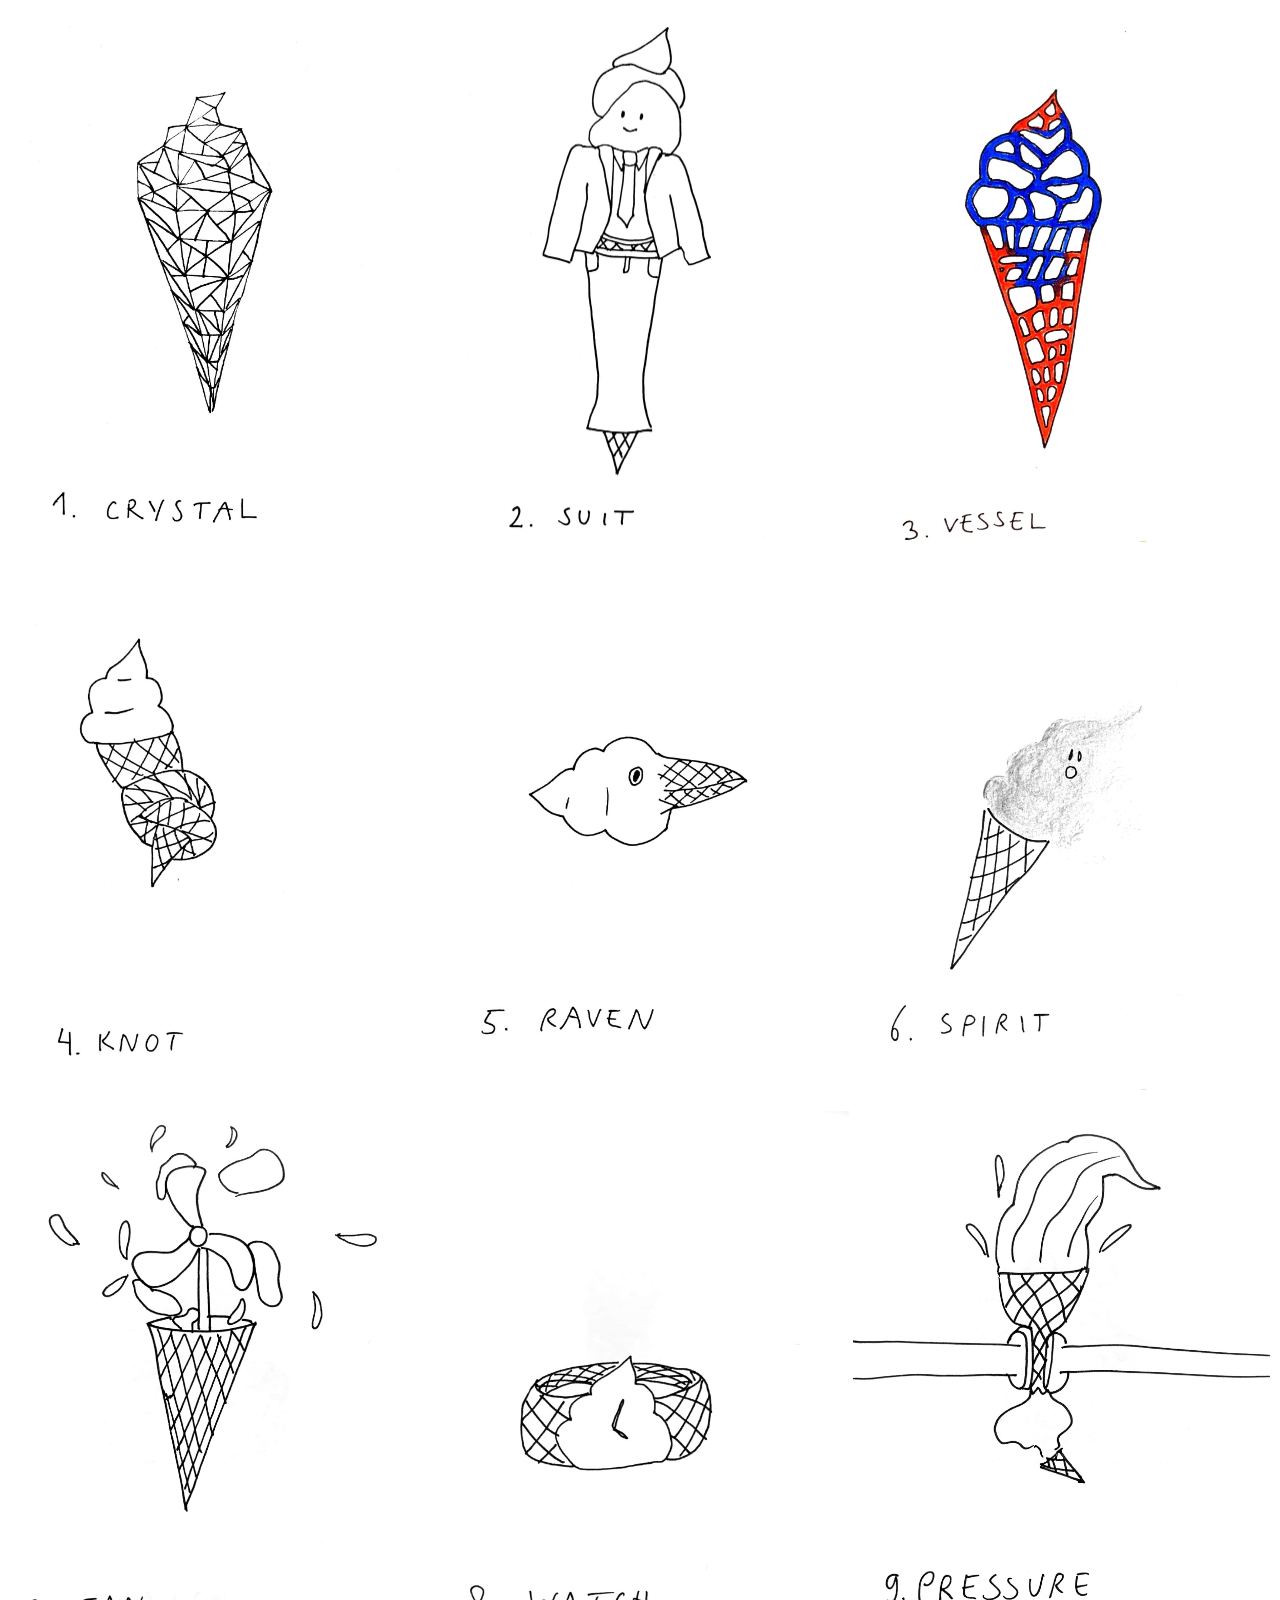
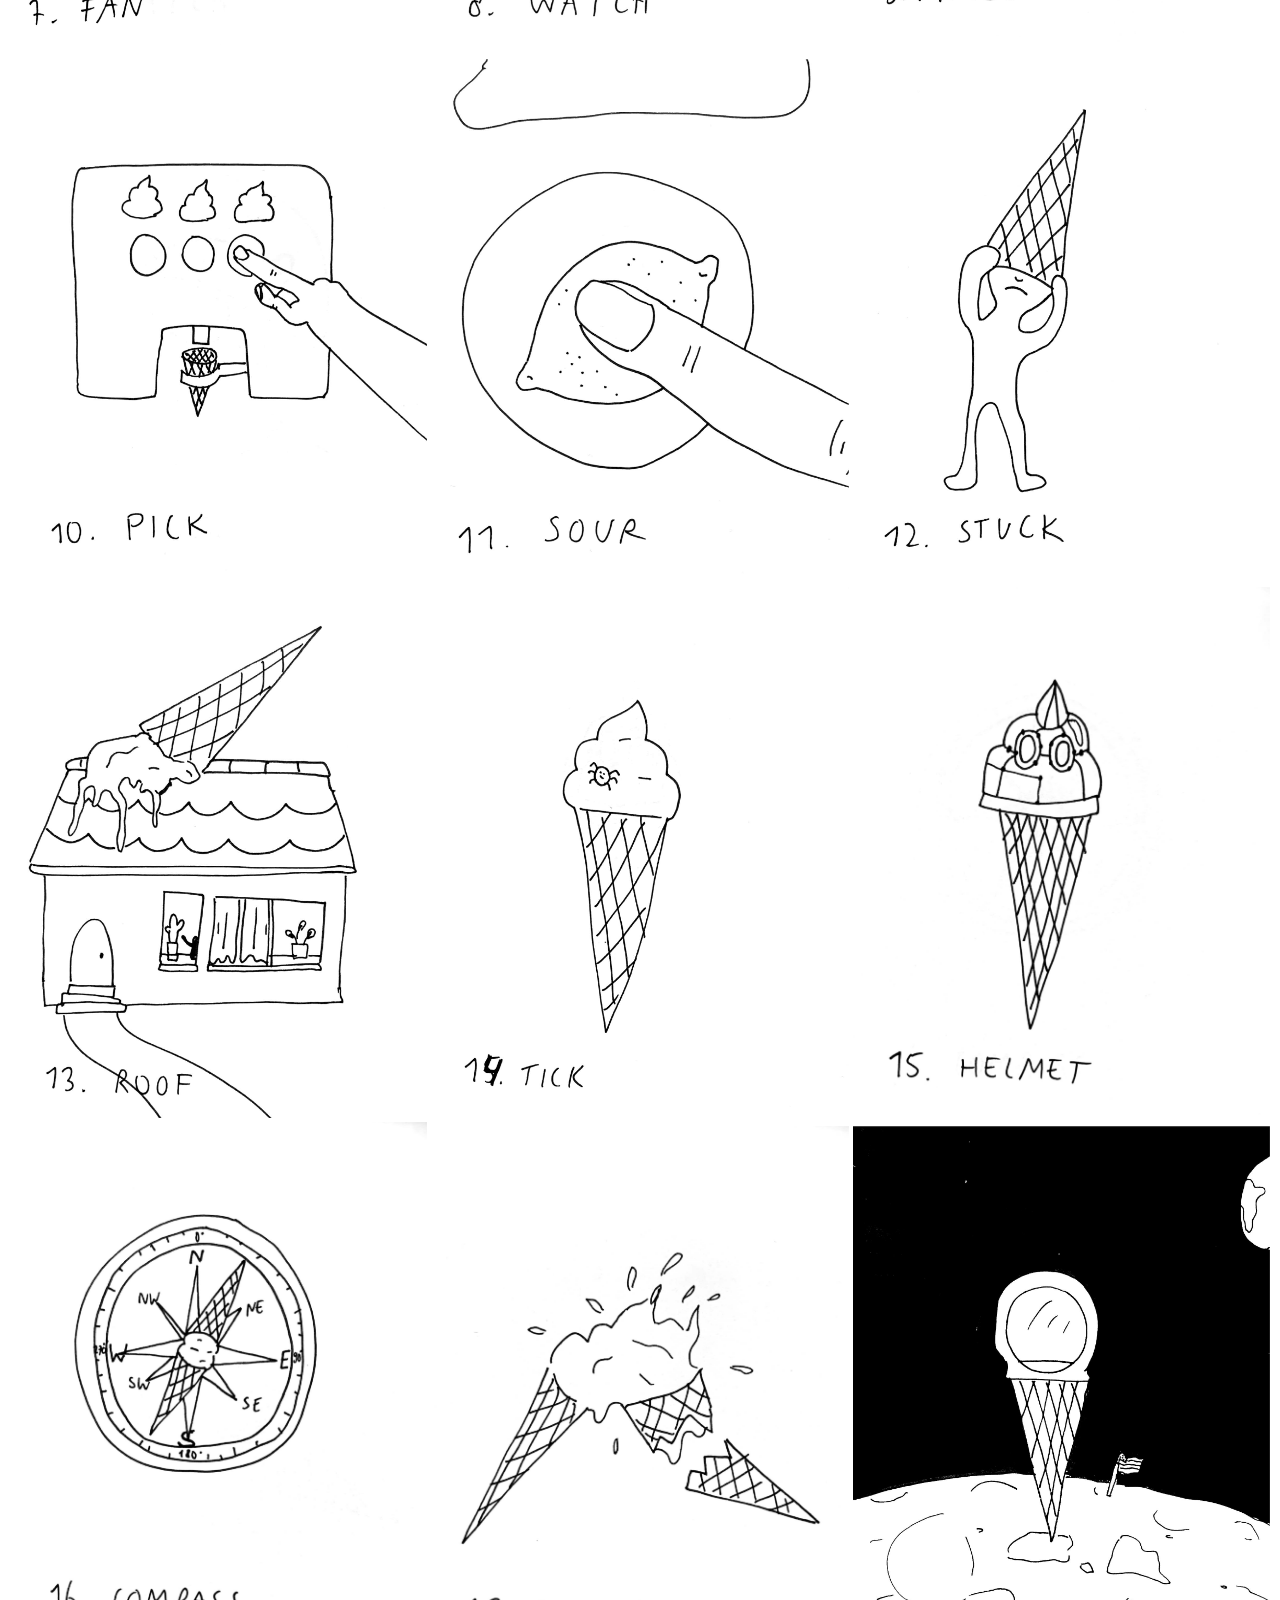
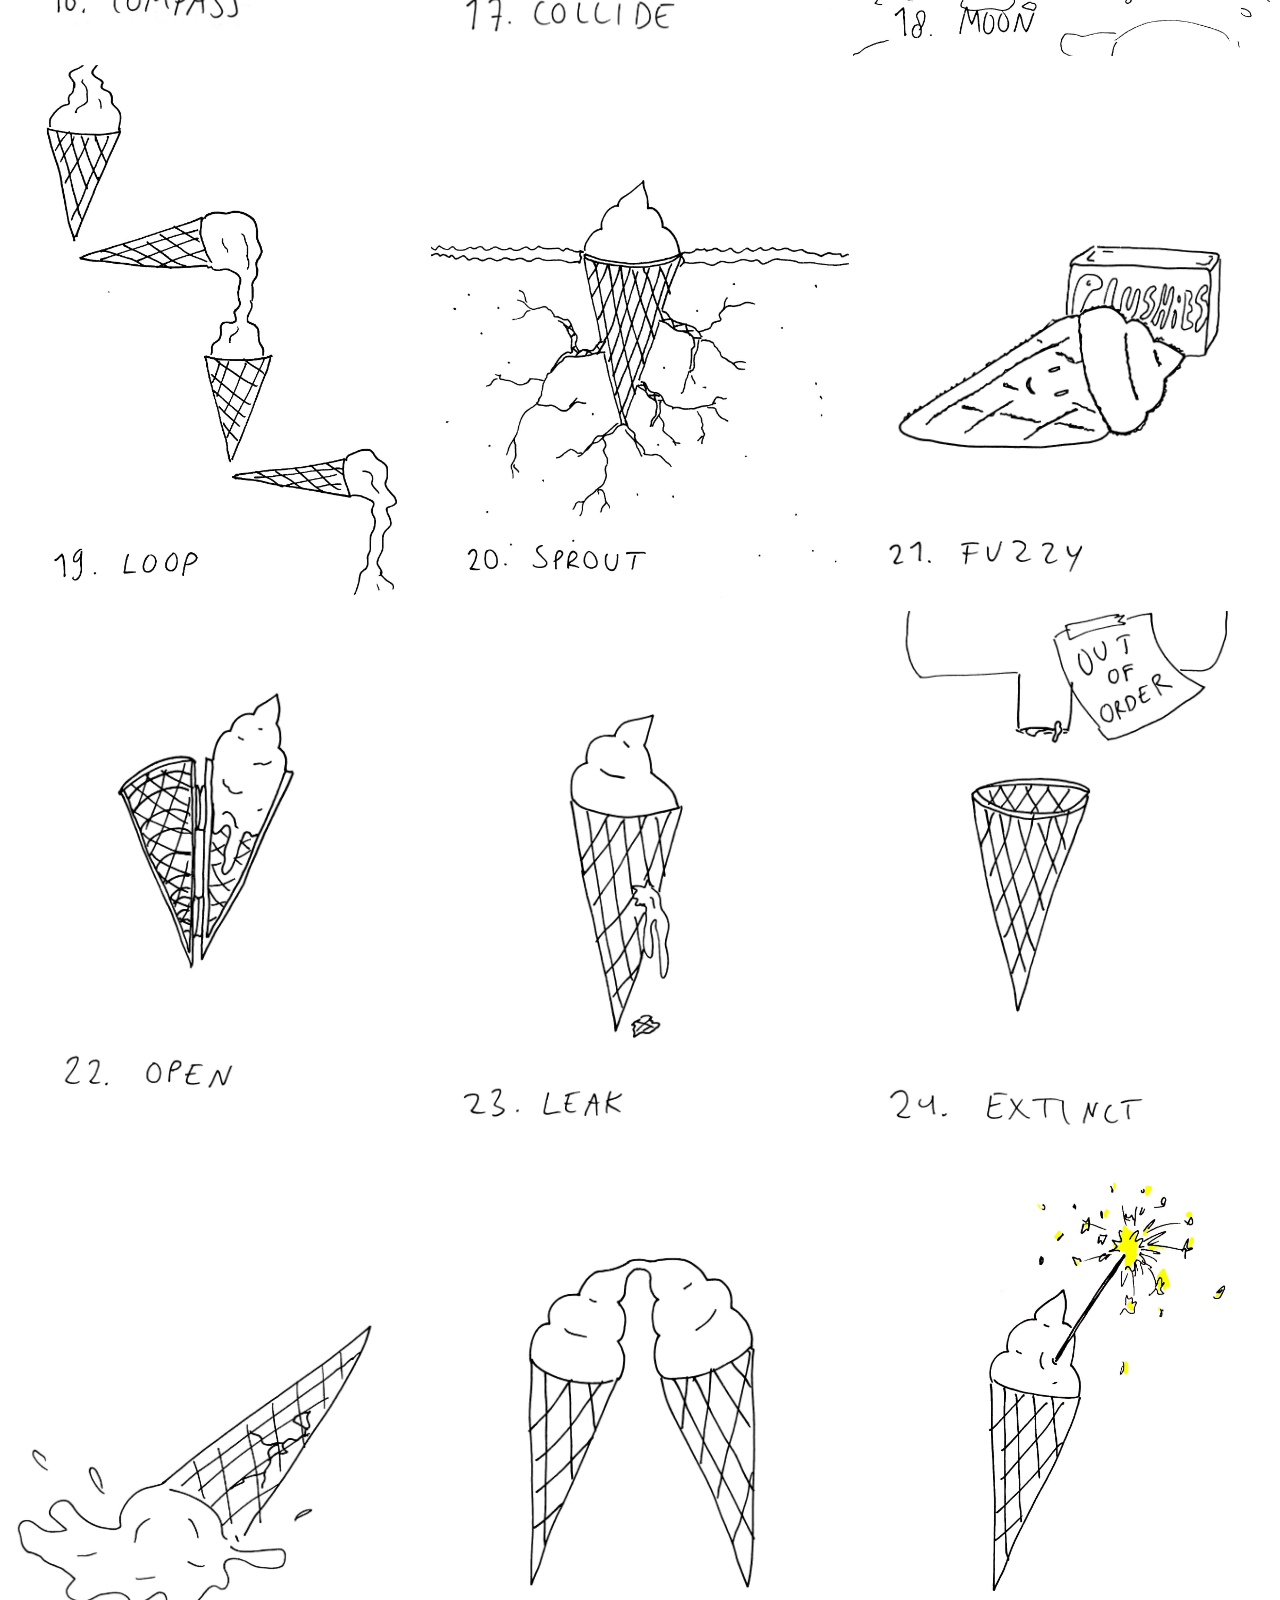
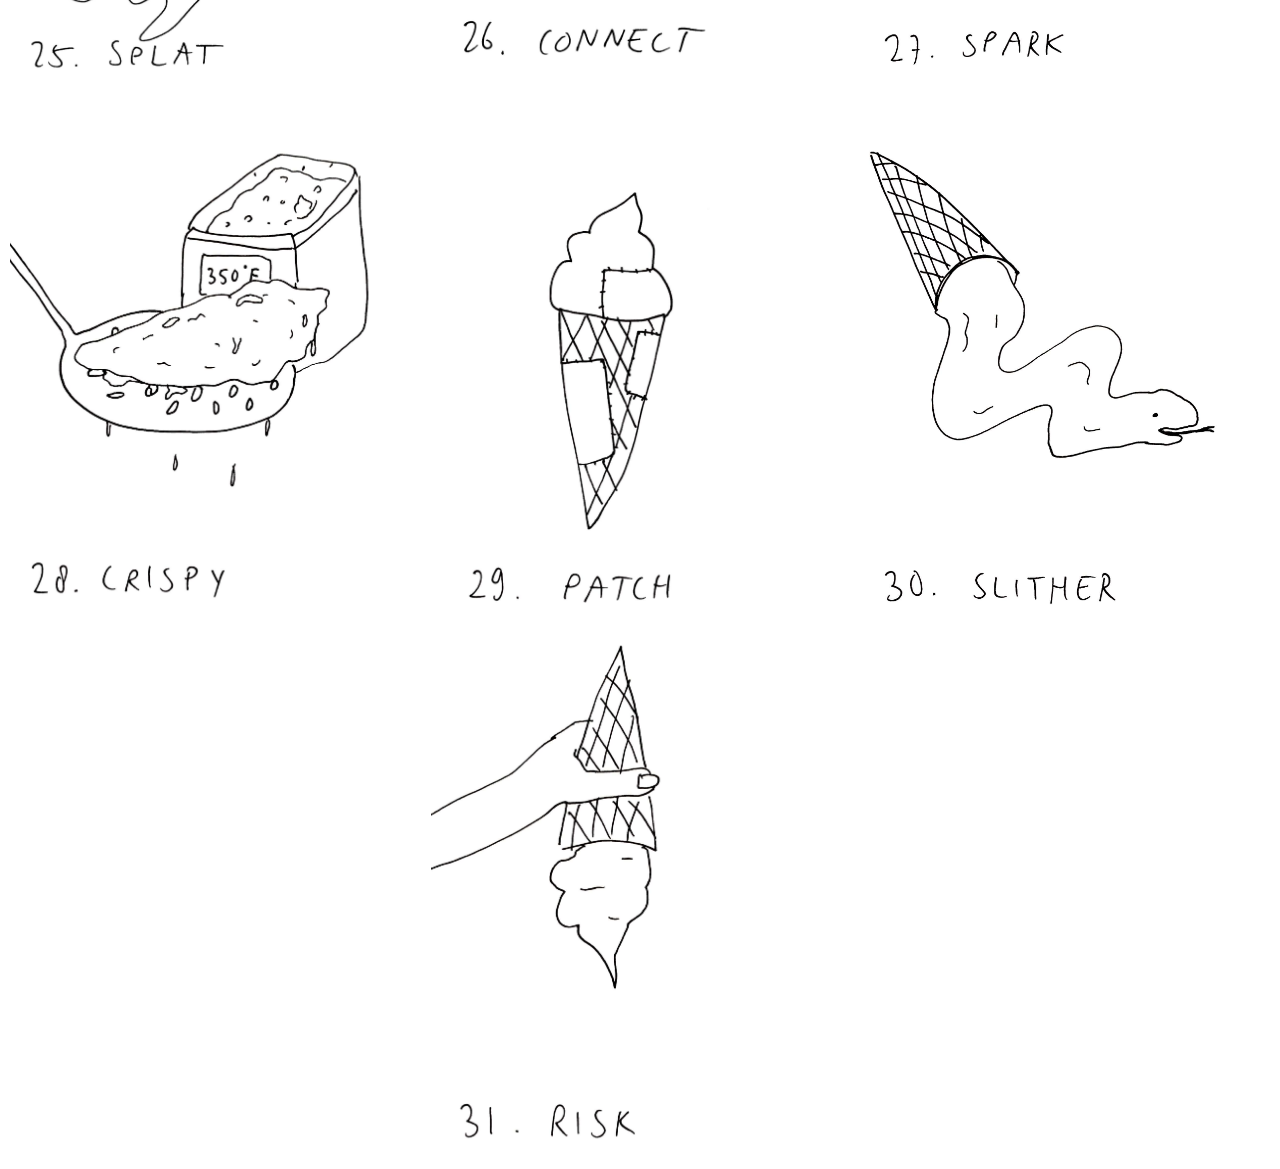
==== 31icecreams.html @ 95f317e2 "first commit" ====
<!DOCTYPE html>
<html lang="en">
<head>
<meta charset="utf-8"/>
<meta http-equiv="X-UA-Compatible" content="IE=edge" />
<meta name="viewport" content="width=device-width, intitial-scale=1.0" />
<link rel="stylesheet" href="./css/31icecreams.css" />
<title> coos' portfolio </title>
</head>

<body>

    <div class="ijsco">
<img src="img-min/ijs-ink/1 crystal-min.jpg">
<img src="img-min/ijs-ink/2 suit-min.jpg">
<img src="img-min/ijs-ink/3 vessel-min.jpg">
<img src="img-min/ijs-ink/4 knot-min.jpg">
<img src="img-min/ijs-ink/5 raven-min.jpg">
<img src="img-min/ijs-ink/6 spirit-min.jpg">
<img src="img-min/ijs-ink/7 fan-min.jpg">
<img src="img-min/ijs-ink/8 watch-min.jpg">
<img src="img-min/ijs-ink/9 pressure-min.jpg">
<img src="img-min/ijs-ink/10 pick-min.jpg">
<img src="img-min/ijs-ink/11 sour-min.jpg">
<img src="img-min/ijs-ink/12 stuck-min.jpg">
<img src="img-min/ijs-ink/13 roof-min.jpg">
<img src="img-min/ijs-ink/14 tick-min.jpg">
<img src="img-min/ijs-ink/15 helmet-min.jpg">
<img src="img-min/ijs-ink/16 compass-min.jpg">
<img src="img-min/ijs-ink/17 collide-min.jpg">
<img src="img-min/ijs-ink/18 moon-min.jpg">
<img src="img-min/ijs-ink/19 loop-min.jpg">
<img src="img-min/ijs-ink/20 sprout-min.jpg">
<img src="img-min/ijs-ink/21 fuzzy-min.jpg">
<img src="img-min/ijs-ink/22 open-min.jpg">
<img src="img-min/ijs-ink/23 leak-min.jpg">
<img src="img-min/ijs-ink/24 extinct-min.jpg">
<img src="img-min/ijs-ink/25 splat-min.jpg">
<img src="img-min/ijs-ink/26 connect-min.jpg">
<img src="img-min/ijs-ink/27 spark-min.jpg">
<img src="img-min/ijs-ink/28 crispy-min.jpg">
<img src="img-min/ijs-ink/29 patch-min.jpg">
<img src="img-min/ijs-ink/30 slither-min.jpg">
<img src="img-min/ijs-ink/31 risk-min.jpg">
</div>

</body>
---- css/31icecreams.css ----
img {
    width: 90%;
}

.ijsco {
    text-align: center;
}

@media only screen and (min-width: 768px){
    img {width:33%}
}
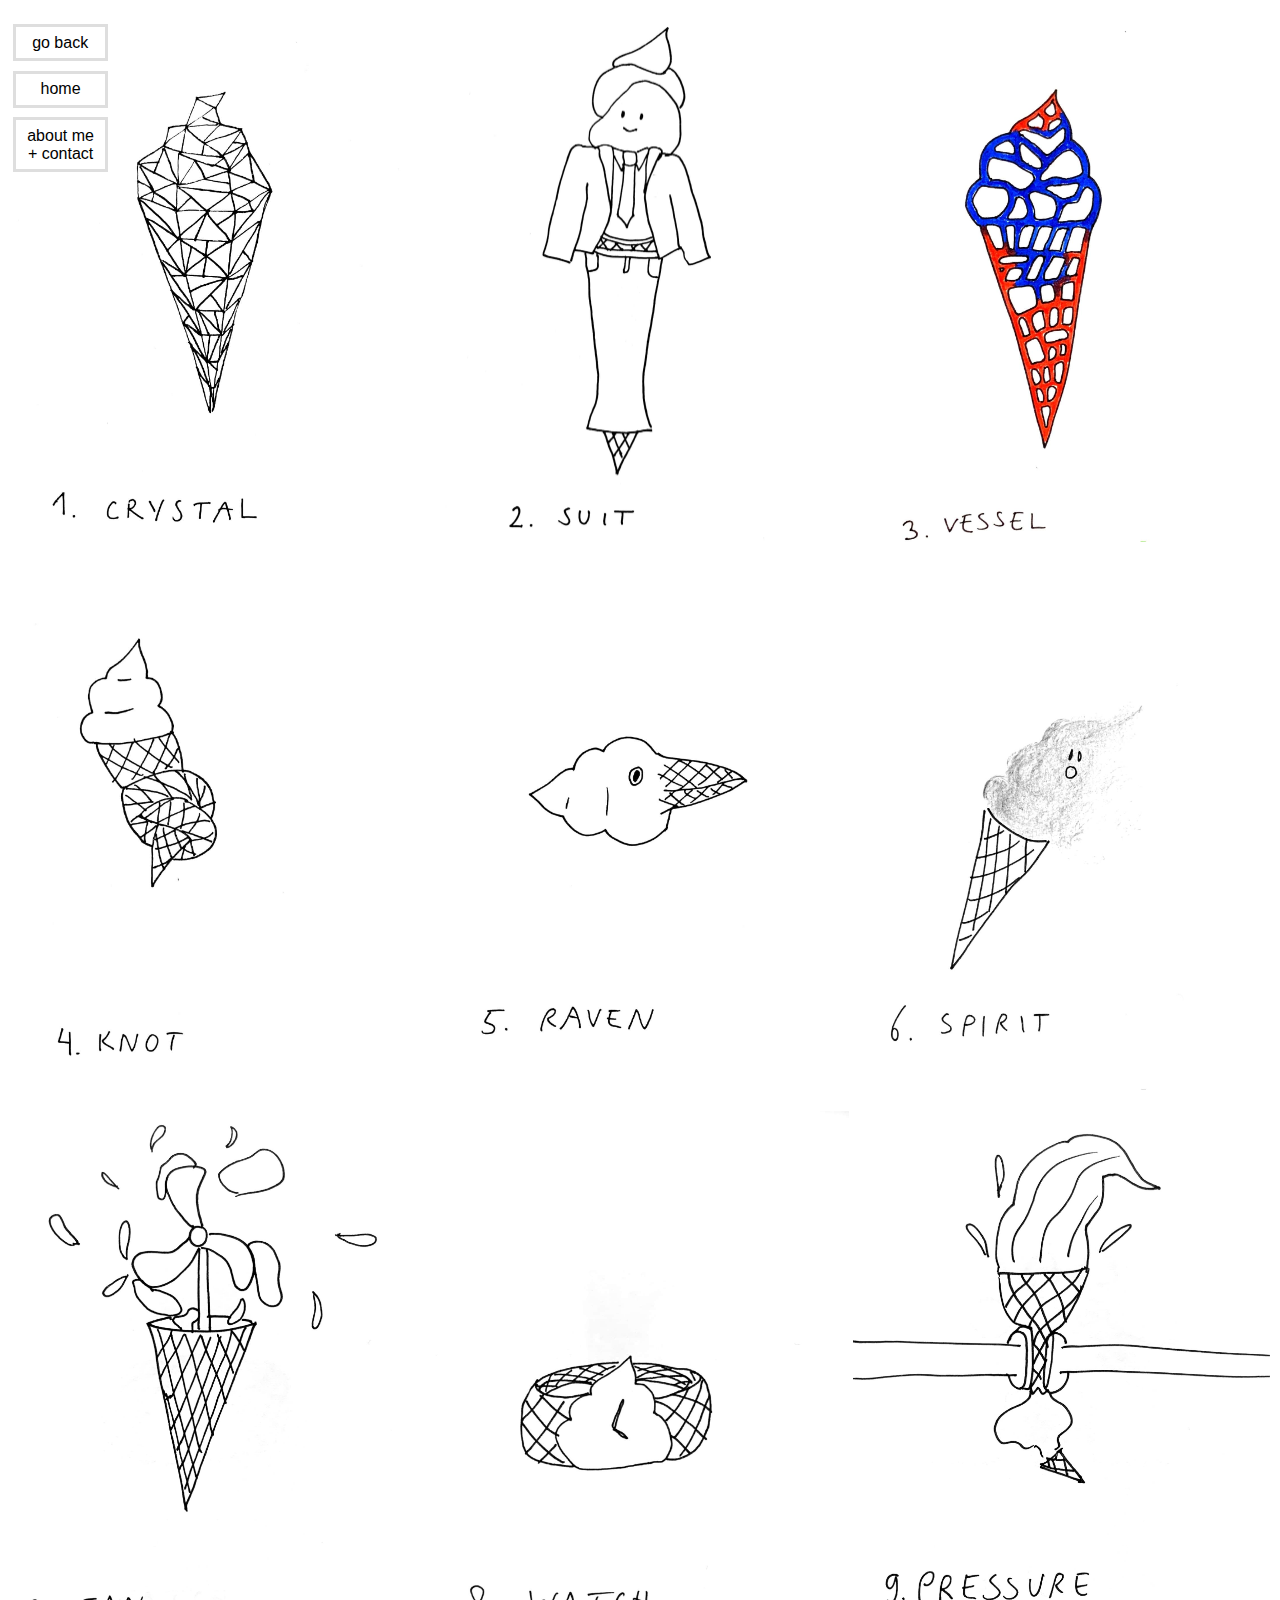
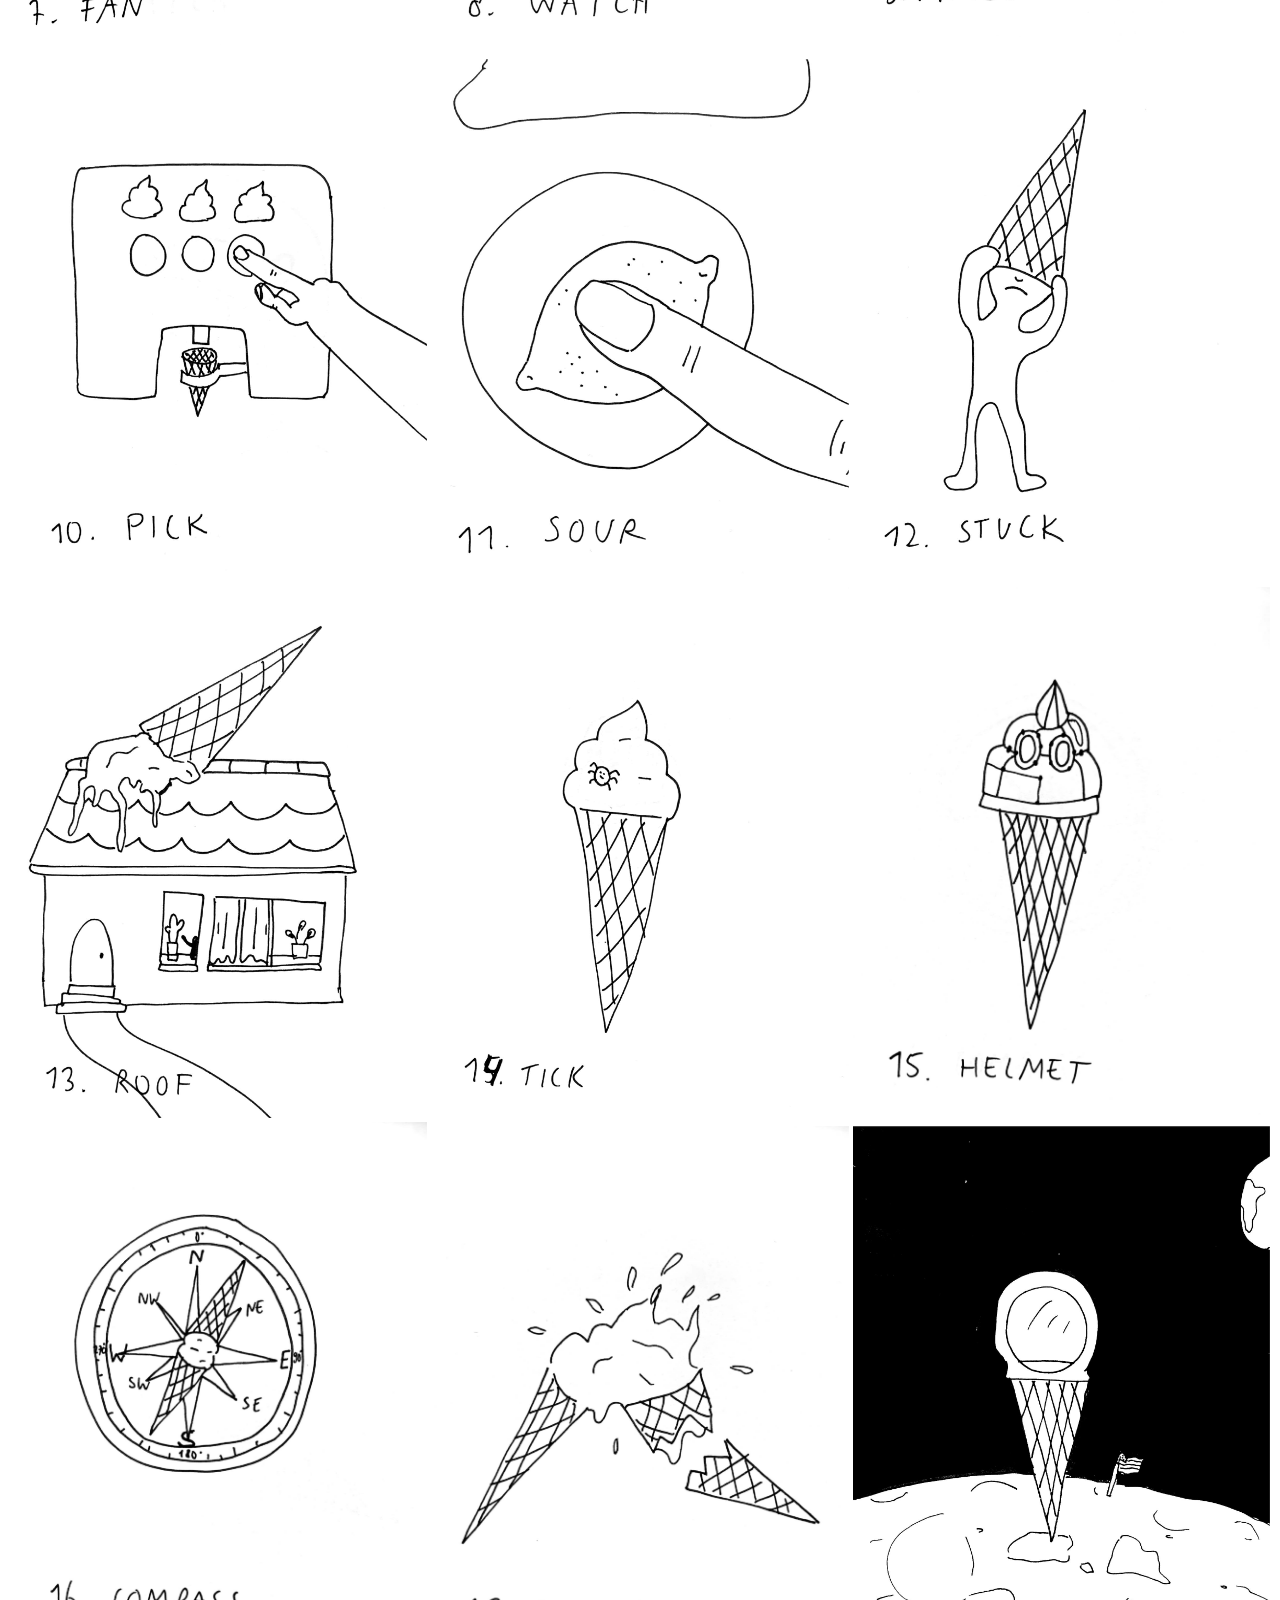
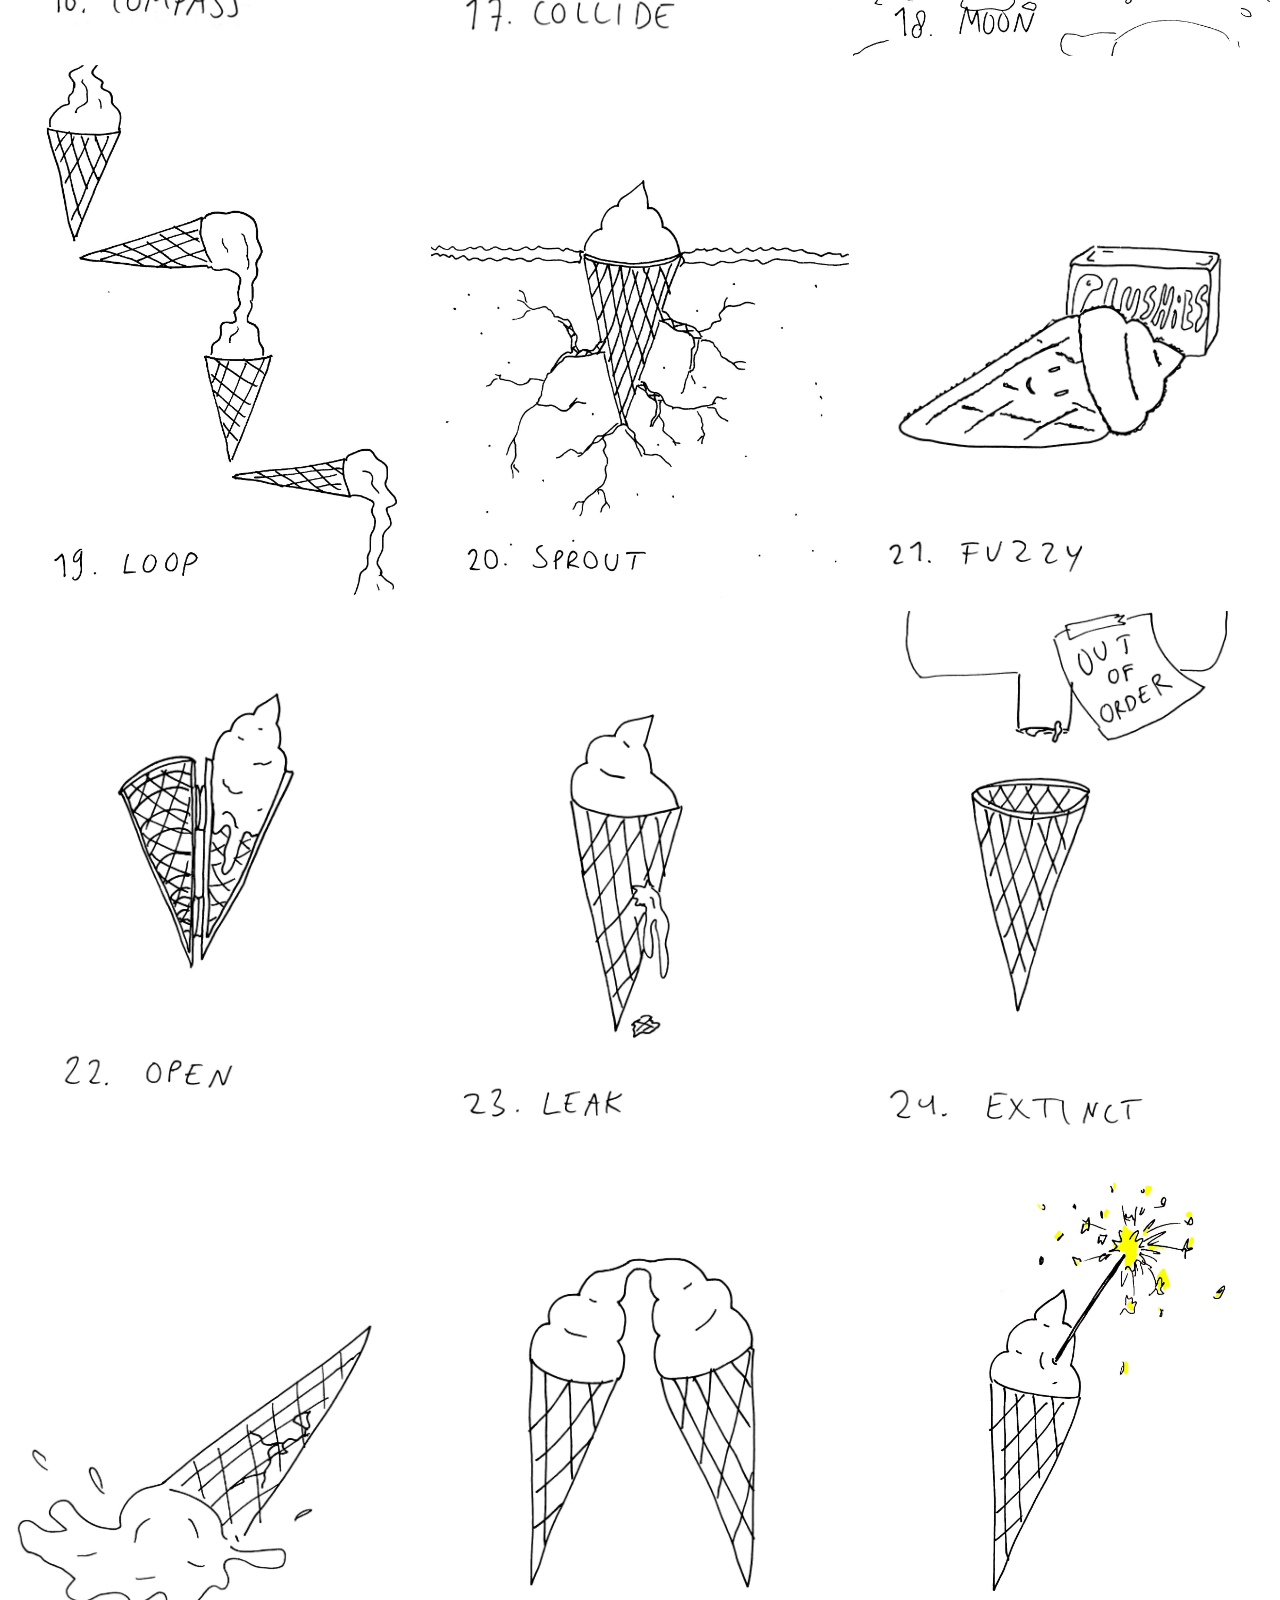
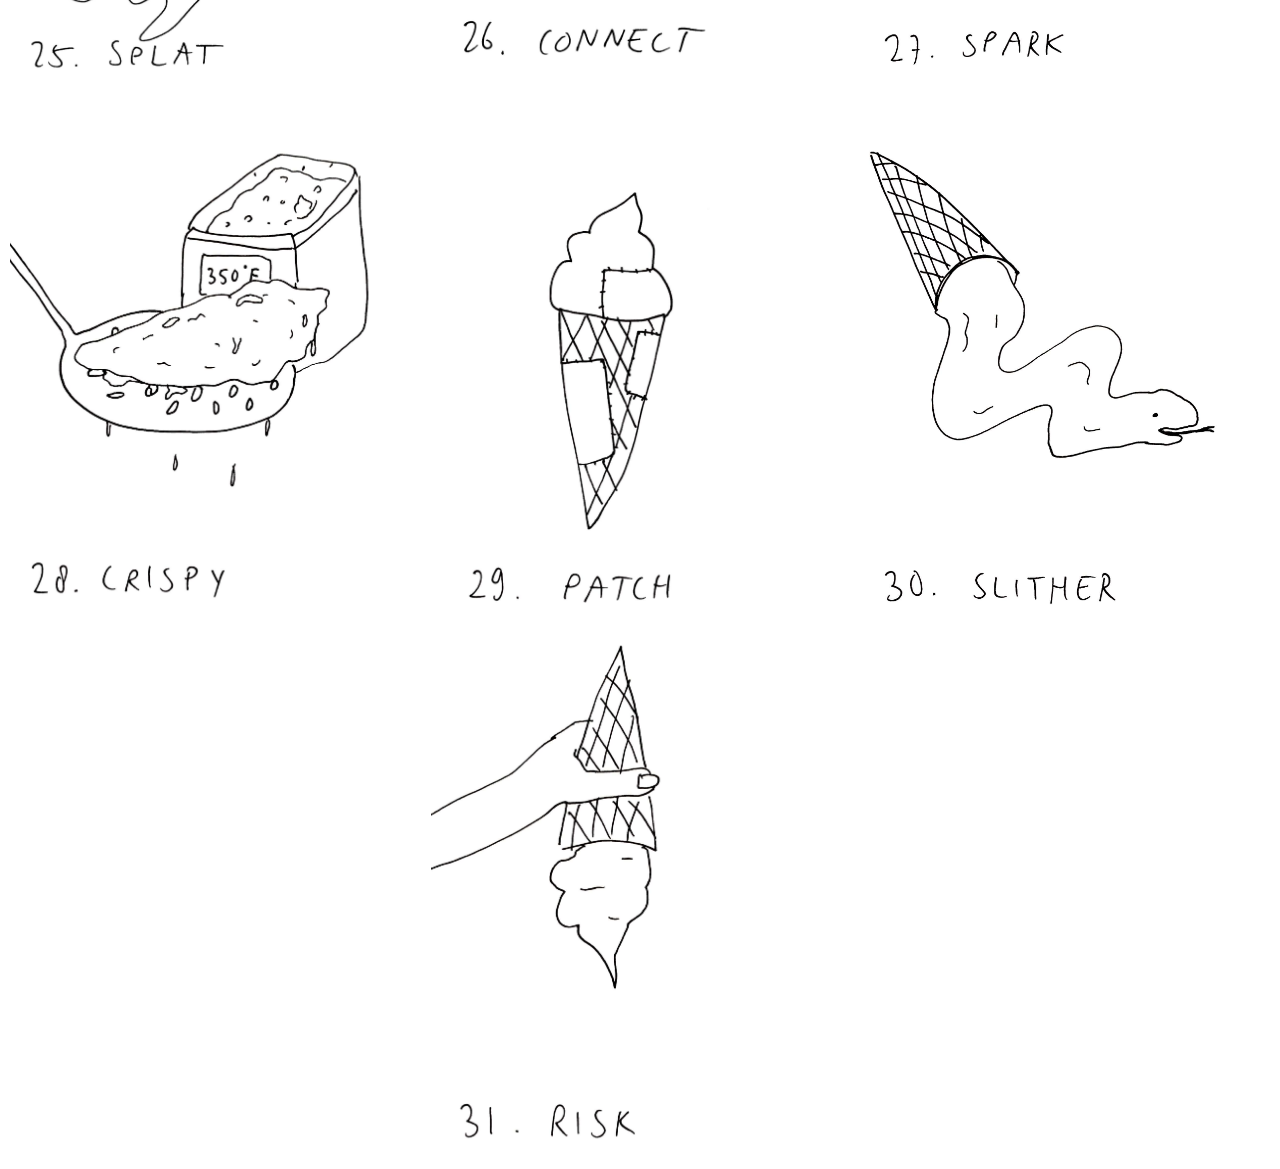
==== commit e7a895bd: "buttons everywhere" ====
--- a/31icecreams.html
+++ b/31icecreams.html
@@ -5,10 +5,20 @@
 <meta http-equiv="X-UA-Compatible" content="IE=edge" />
 <meta name="viewport" content="width=device-width, intitial-scale=1.0" />
 <link rel="stylesheet" href="./css/31icecreams.css" />
-<title> coos' portfolio </title>
+<title> COSE </title>
 </head>
 
 <body>
+
+    <button class="goback" onclick="history.back()">go back</button>
+
+    <div class="menu">
+       <a href="index.html"> home </a>
+    </div>
+    
+    <div class="menu3">
+       <a href="about-me.html"> about me + contact </a>
+    </div>
 
     <div class="ijsco">
 <img src="img-min/ijs-ink/1 crystal-min.jpg">
--- a/css/31icecreams.css
+++ b/css/31icecreams.css
@@ -1,3 +1,52 @@
+
+.goback {
+    color: black;
+    background-color: rgb(255, 255, 255);
+    width: 32%;
+    padding: 0.5%;
+    border: 3px solid rgb(222, 222, 222);
+    position: sticky;
+    position: -webkit-sticky;
+    top: 0%;
+    left: 1%;
+    font-size: 12pt;
+    text-align: center; 
+}
+
+.menu {
+    background-color: rgb(255, 255, 255);
+    width: 32%;
+    padding: 0.5%;
+    border: 3px solid rgb(222, 222, 222);
+    position: sticky;
+    position: -webkit-sticky;
+    top: 0%;
+    left: 33%;
+    font-family: Arial, Helvetica, sans-serif;
+    text-align: center;
+}
+
+.menu3 {
+    background-color: rgb(255, 255, 255);
+    width: 32%;
+    padding: 0.5%;
+    border: 3px solid rgb(222, 222, 222);
+    position: sticky;
+    position: -webkit-sticky;
+    top: 0%;
+    left: 74.5%;
+    font-family: Arial, Helvetica, sans-serif;
+    text-align: center;
+}
+
+.goback:hover, .menu:hover, .menu2:hover, .menu3:hover {
+    background-color: plum;
+    -webkit-text-fill-color: yellow;
+    opacity: 1;
+}
+
+div a:link {color: black; text-decoration: none;}
+div a:visited {color: black; text-decoration: none;}
 
 img {
     width: 90%;
@@ -9,4 +58,8 @@
 
 @media only screen and (min-width: 768px){
     img {width:33%}
+    .goback, .menu, .menu3 { position:fixed; left:1%;}
+    .goback {top:2.7%; width:7.4%; }
+    .menu {top:7.9%; width:6%;}
+    .menu3 {top:13.05%; width:6%;} 
 }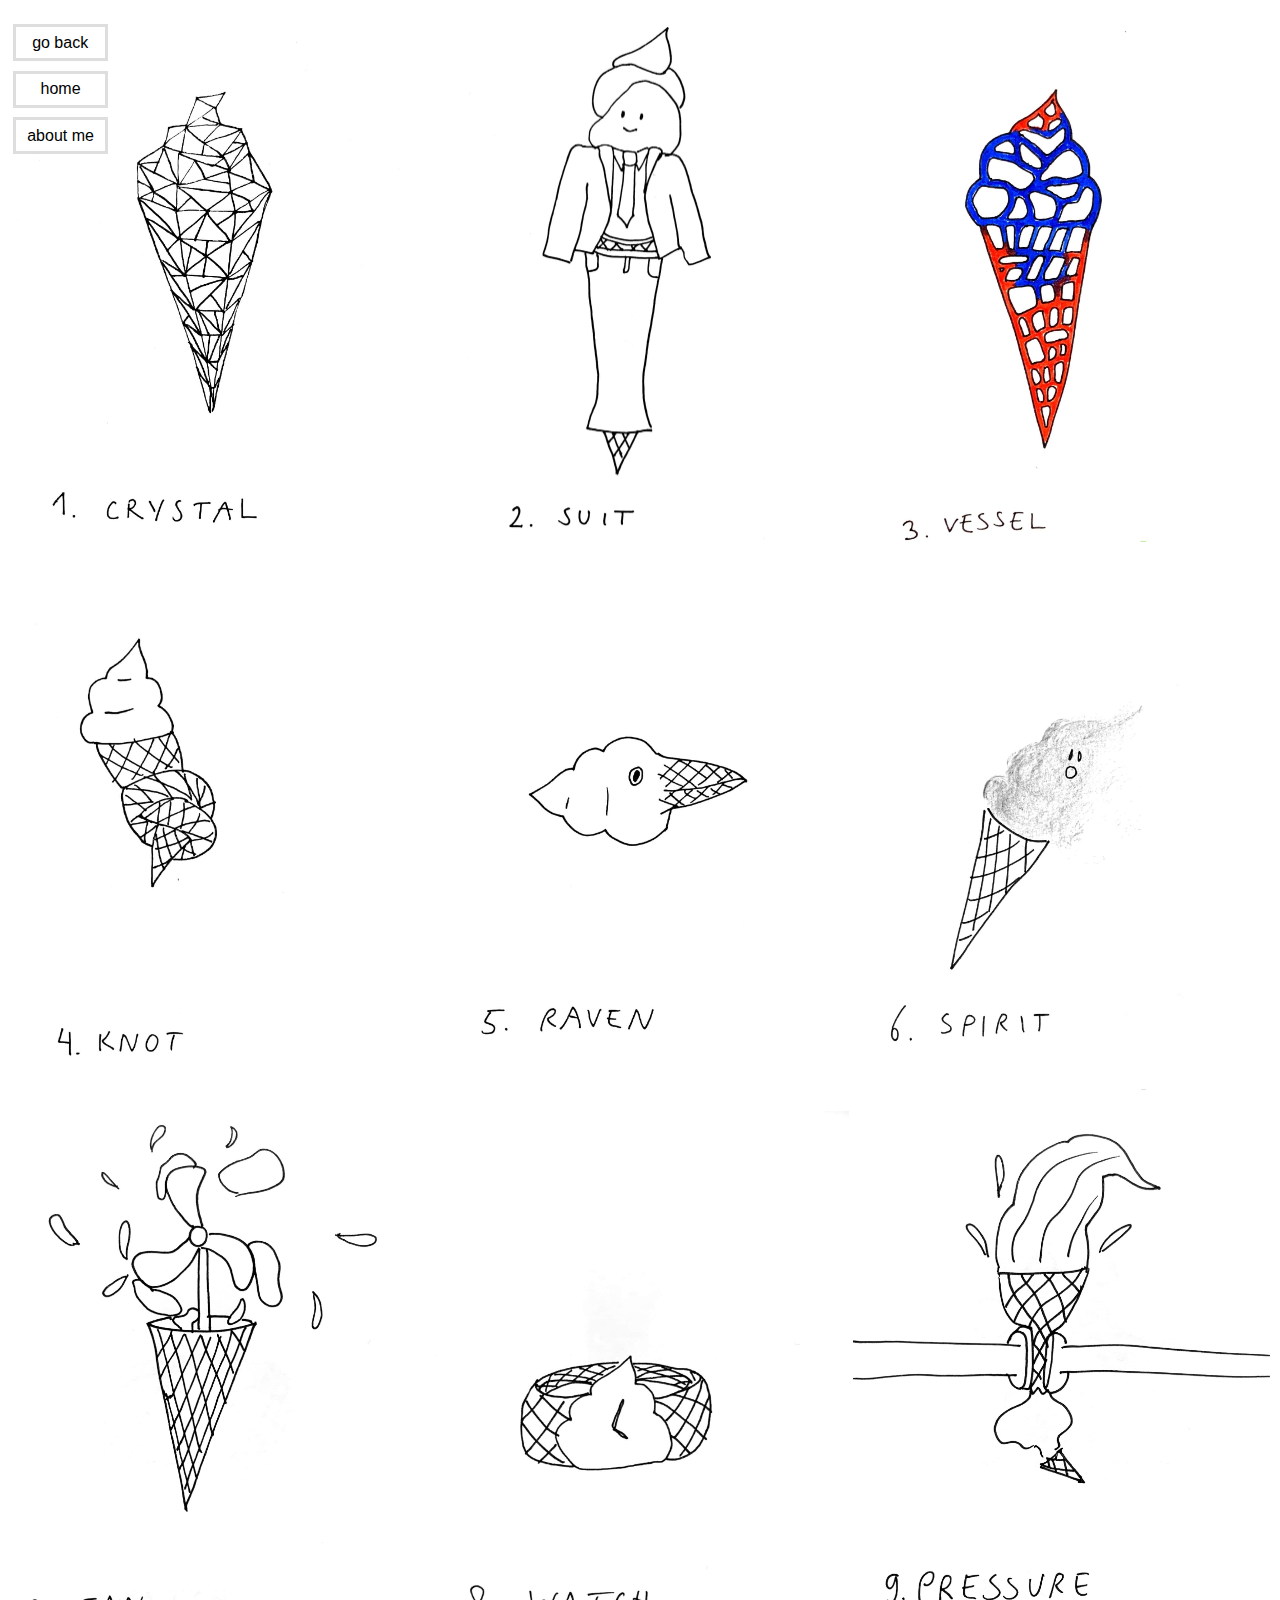
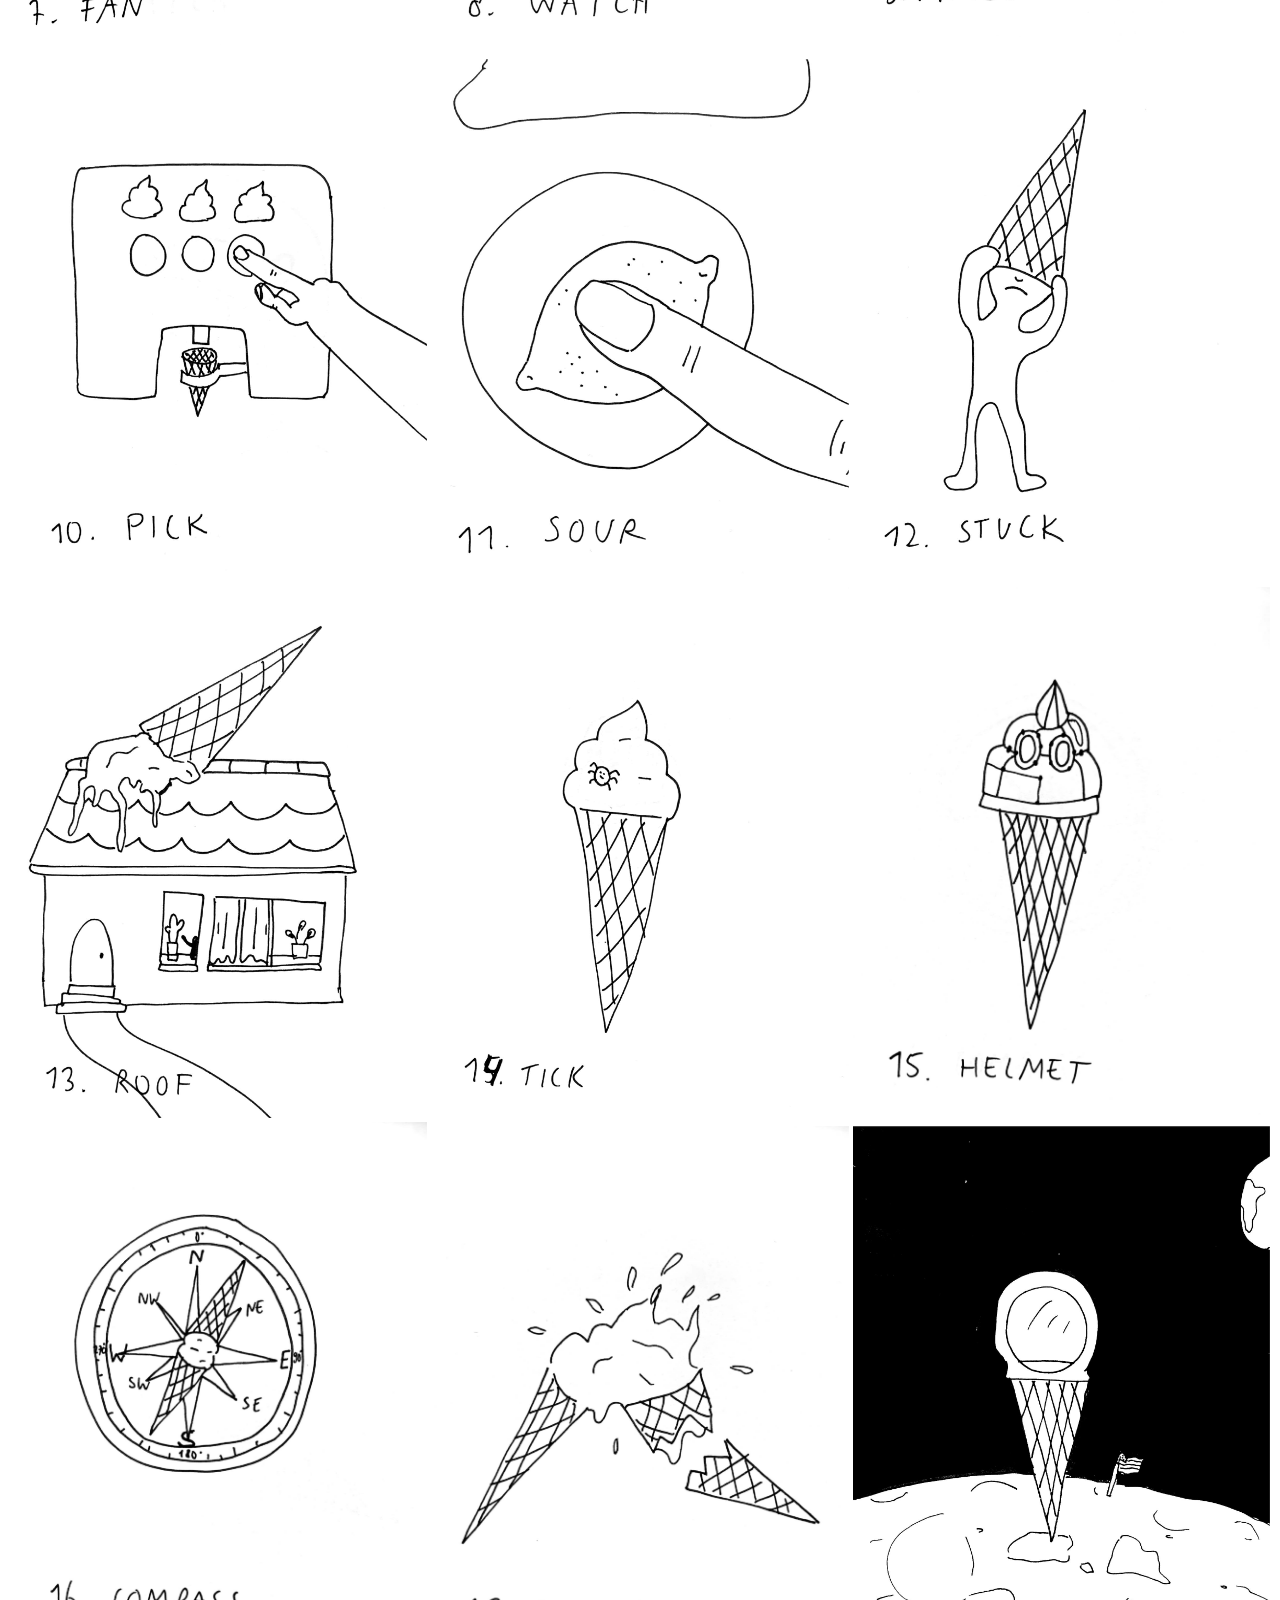
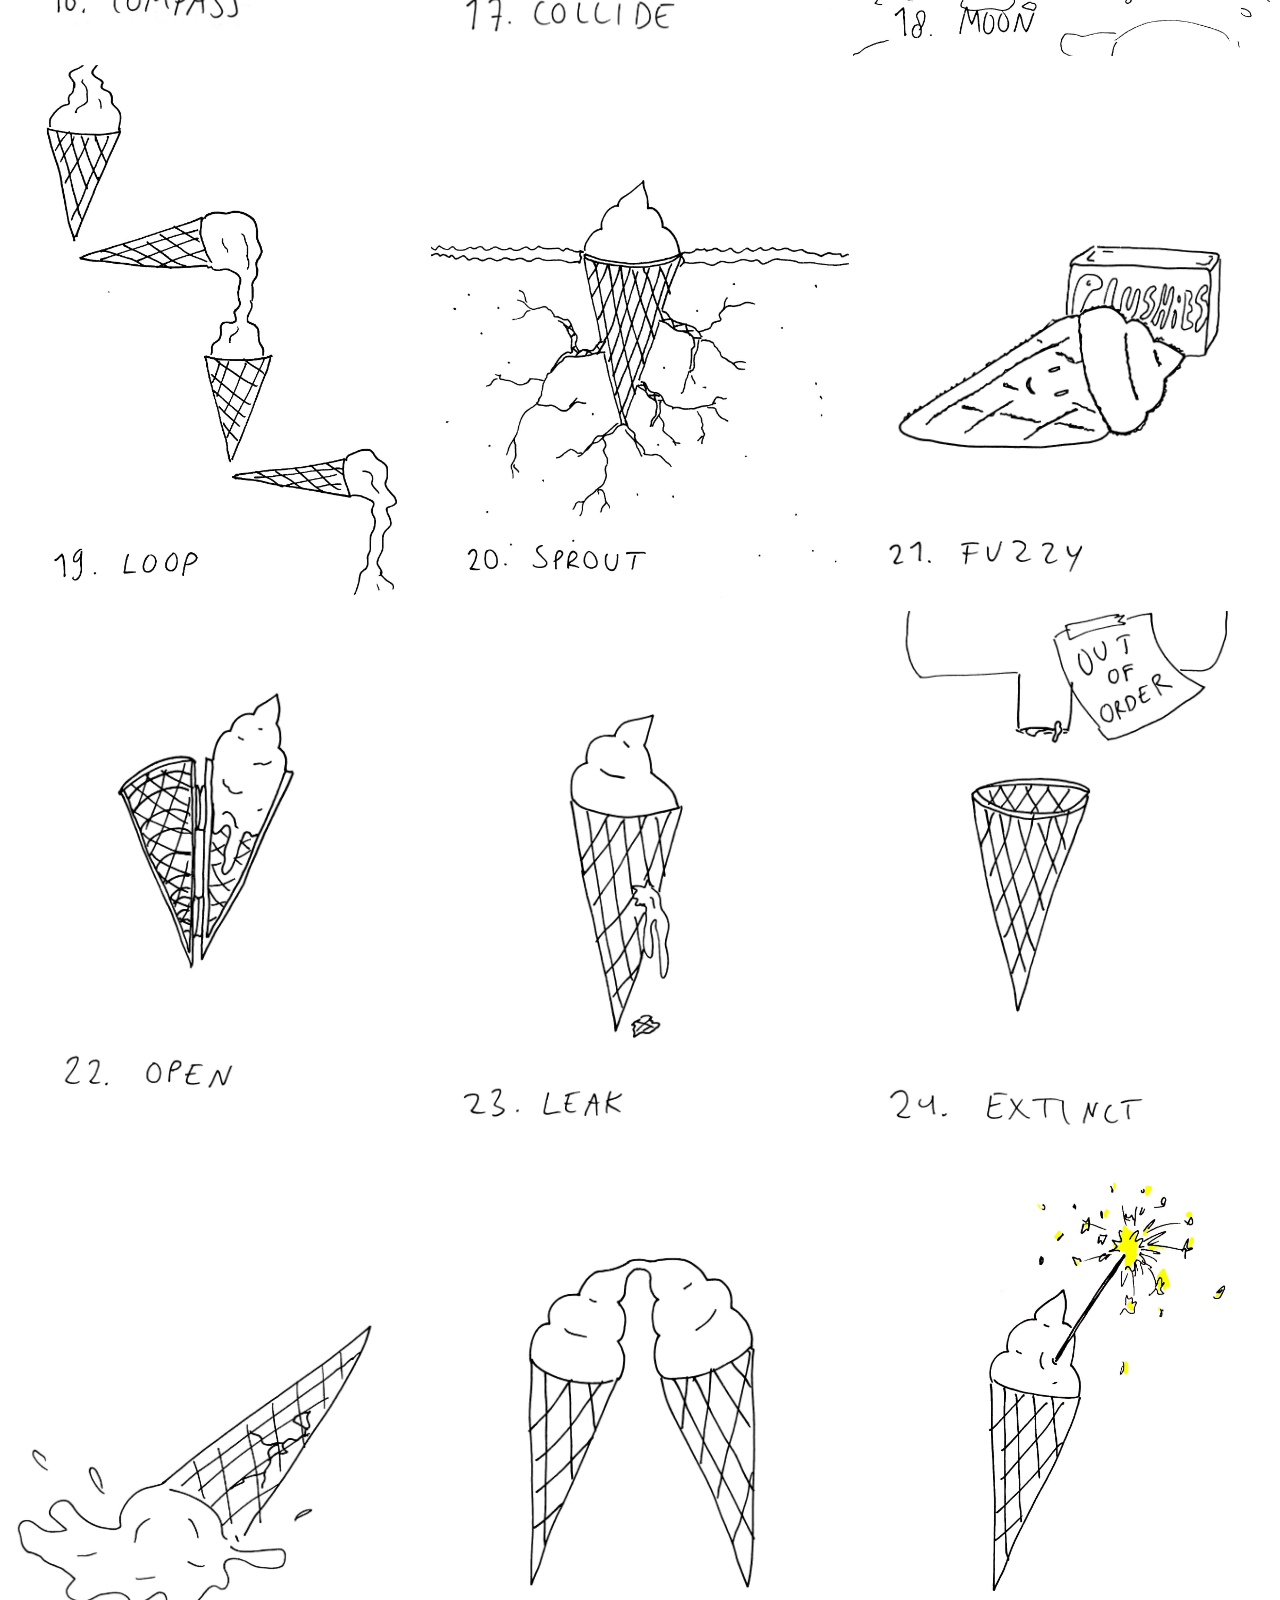
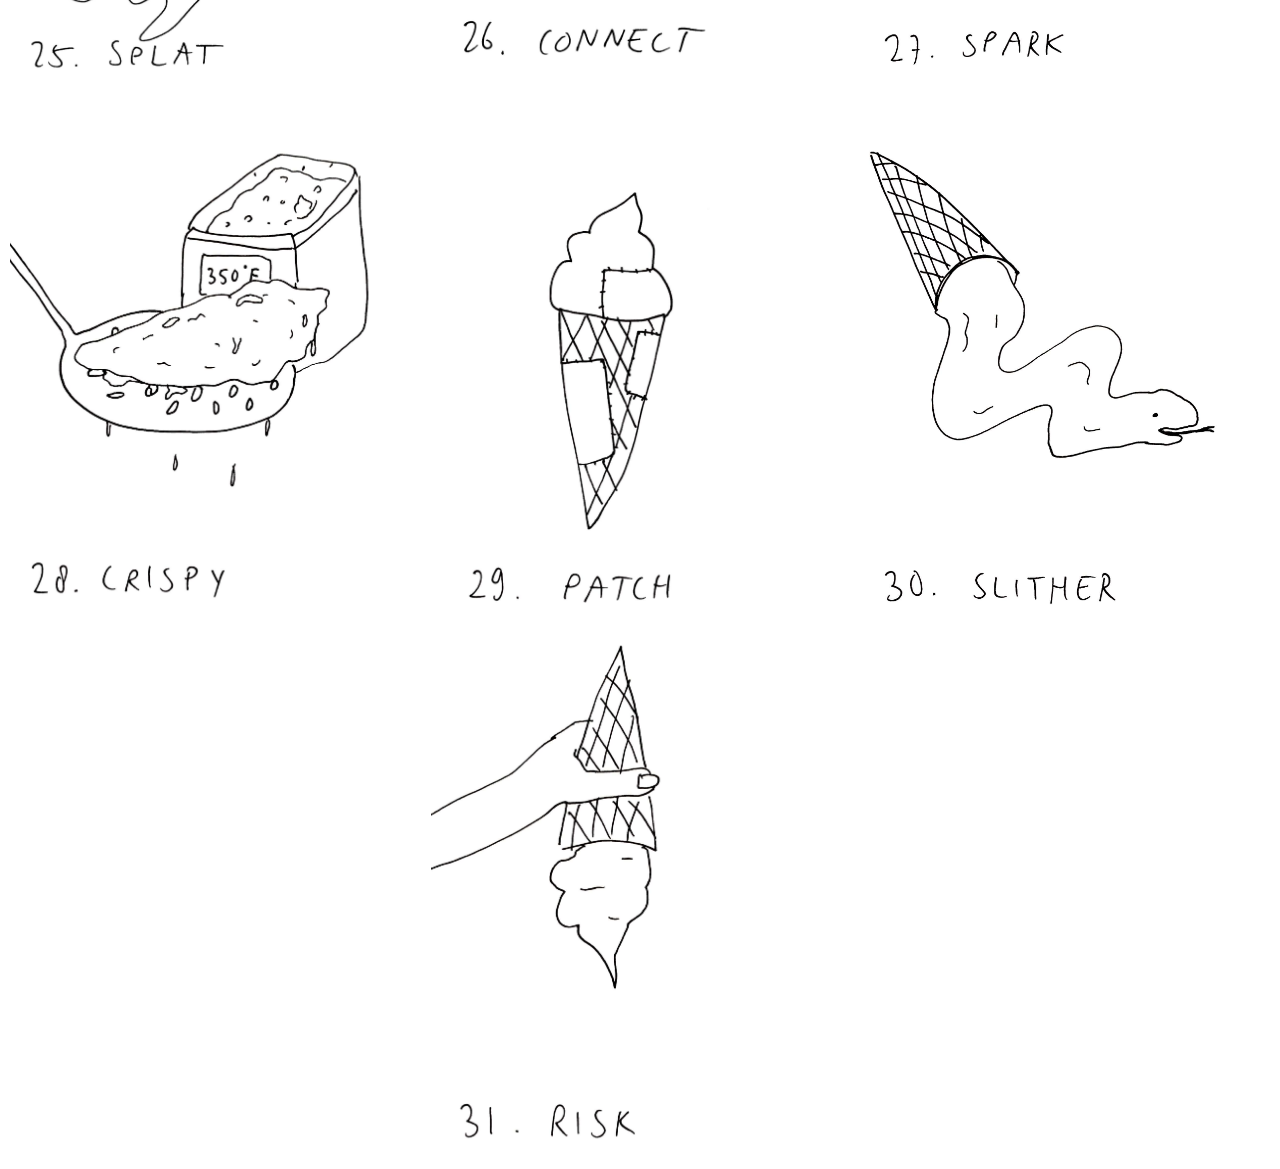
==== commit fc528fa3: "just aboutme" ====
--- a/31icecreams.html
+++ b/31icecreams.html
@@ -17,7 +17,7 @@
     </div>
     
     <div class="menu3">
-       <a href="about-me.html"> about me + contact </a>
+       <a href="about-me.html"> about me </a>
     </div>
 
     <div class="ijsco">
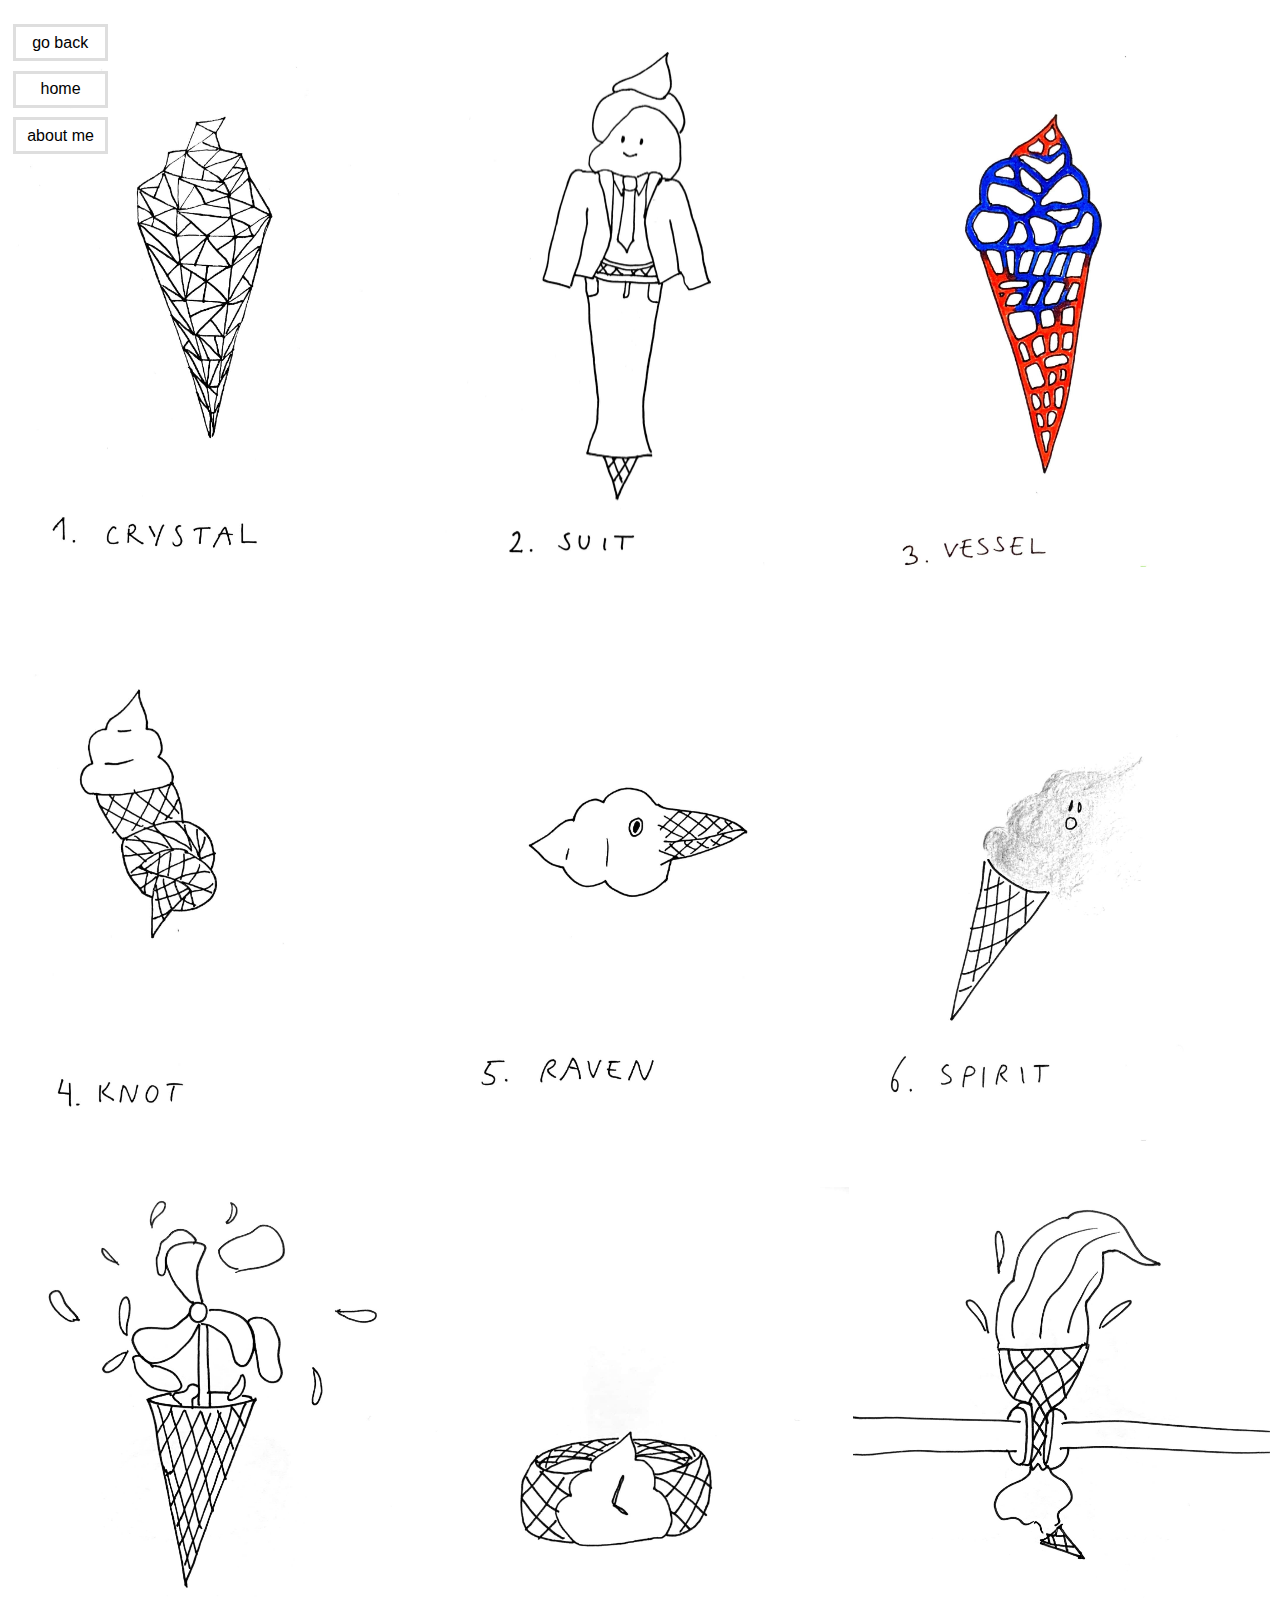
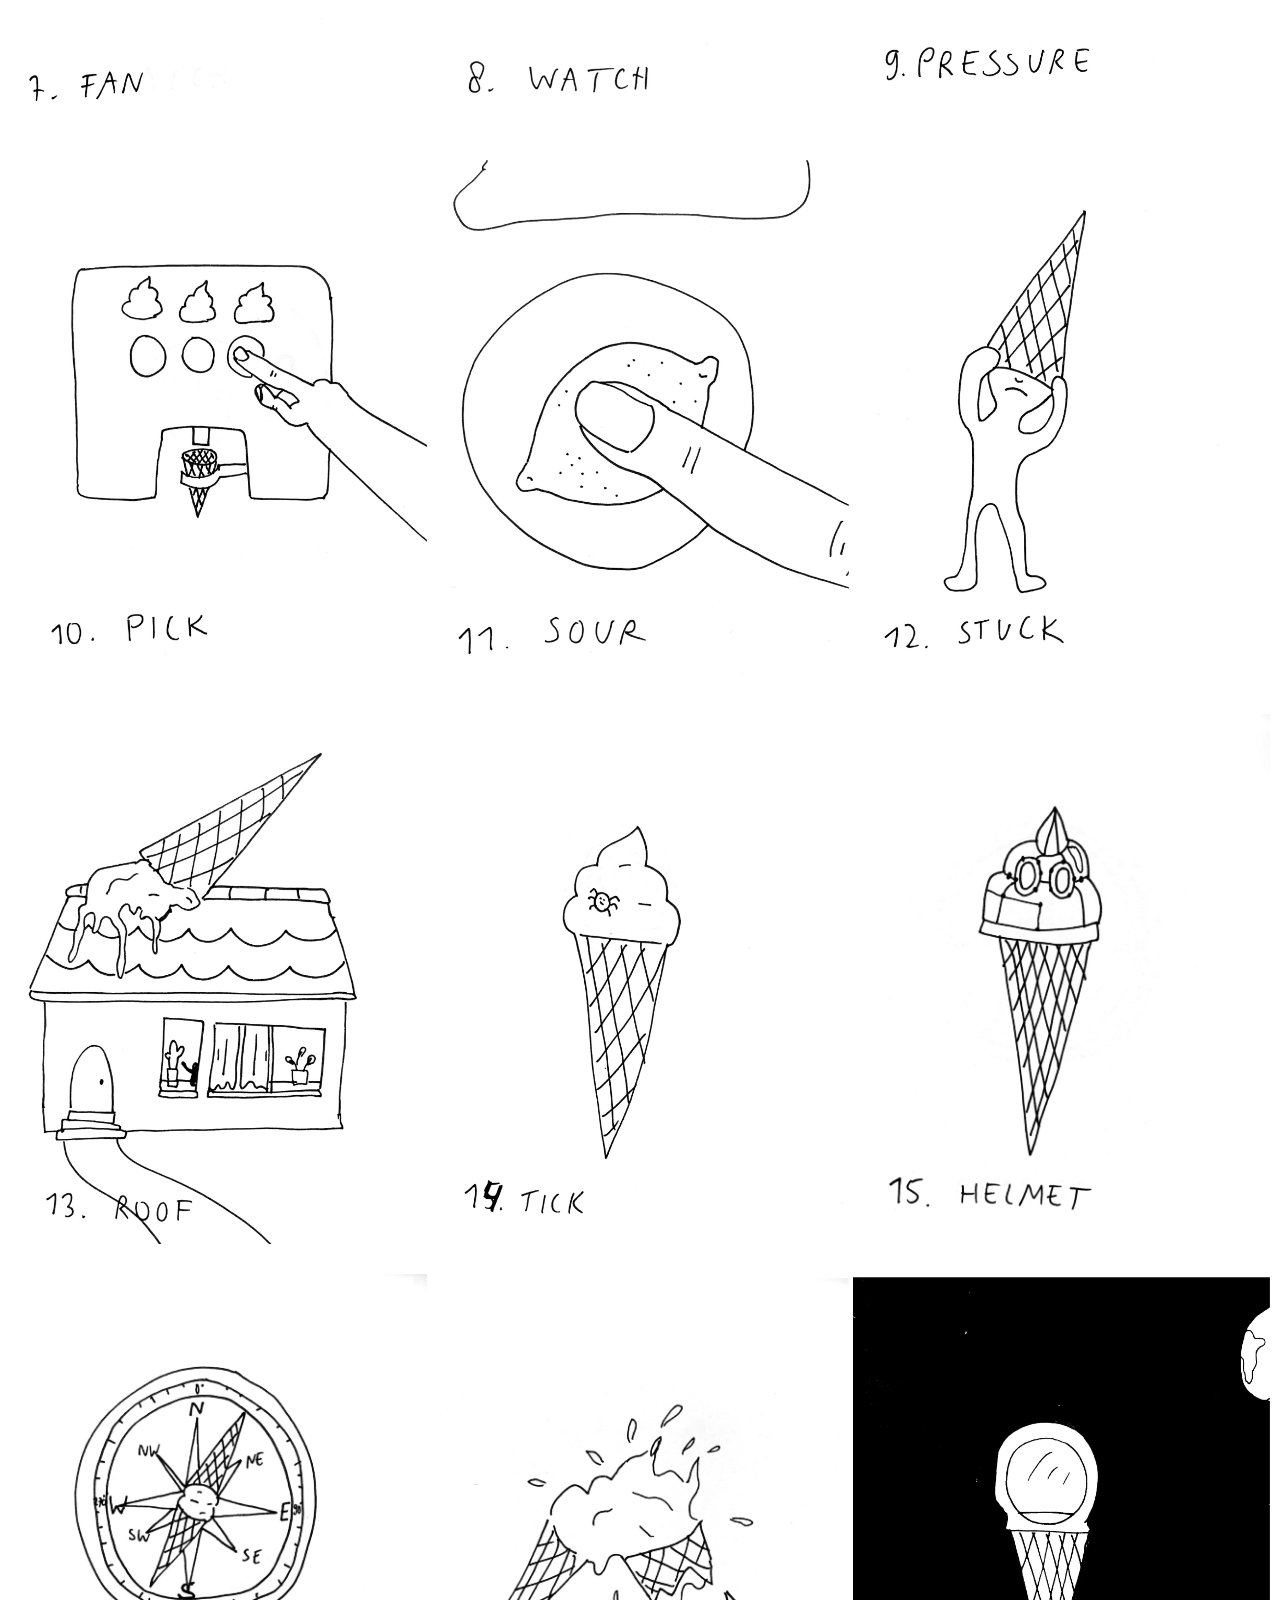
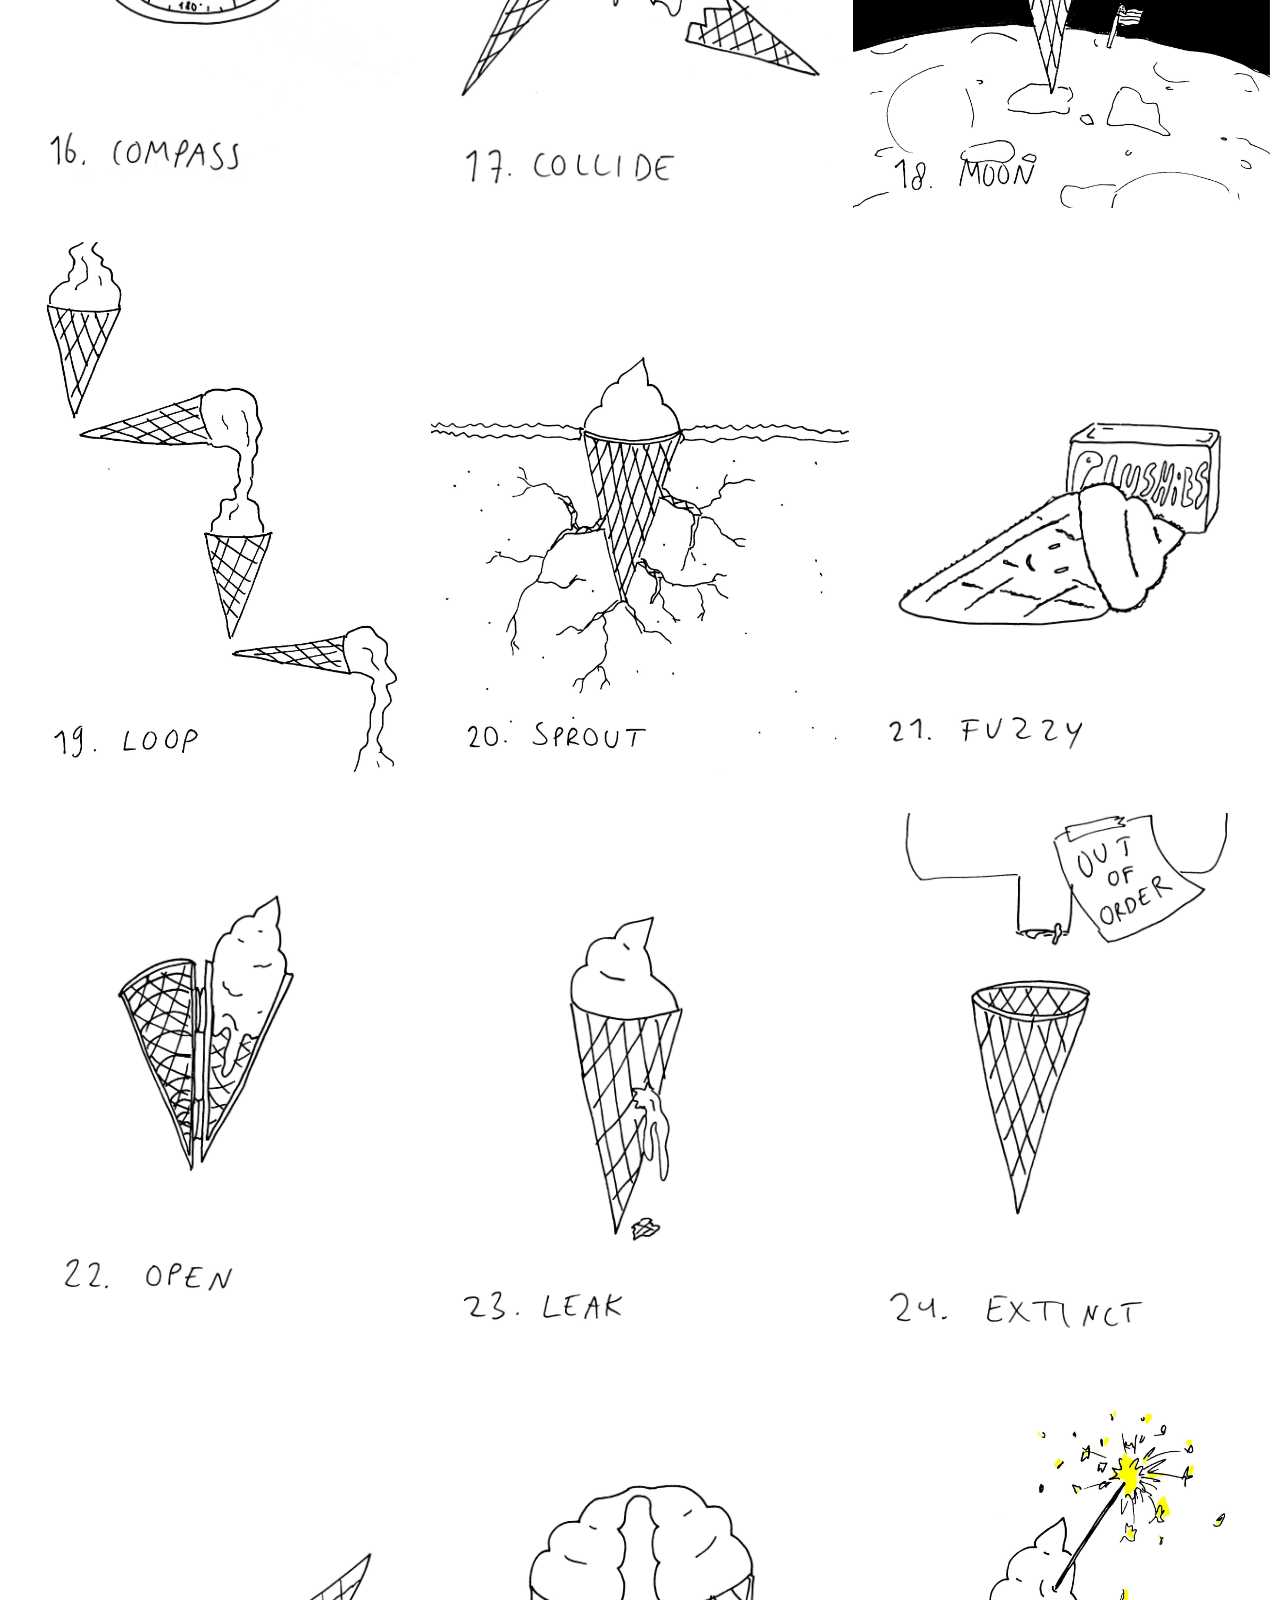
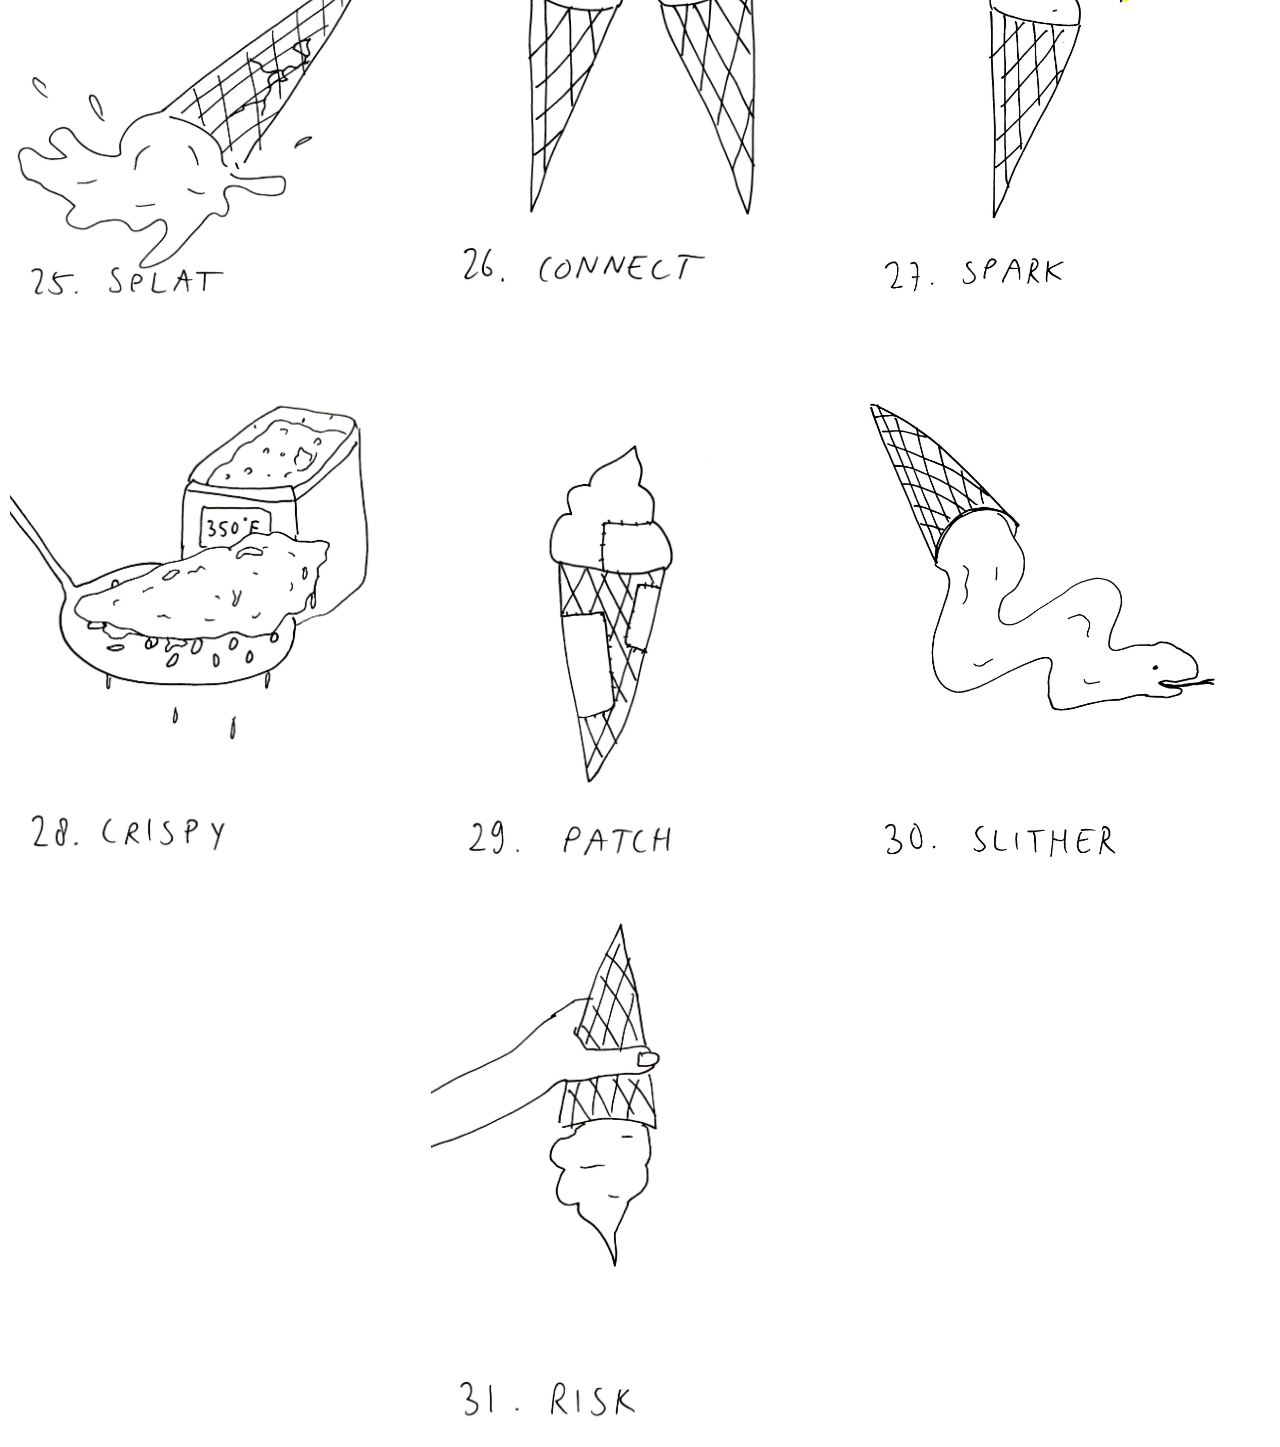
==== commit 6c824678: "a better menu" ====
--- a/31icecreams.html
+++ b/31icecreams.html
@@ -10,15 +10,6 @@
 
 <body>
 
-    <button class="goback" onclick="history.back()">go back</button>
-
-    <div class="menu">
-       <a href="index.html"> home </a>
-    </div>
-    
-    <div class="menu3">
-       <a href="about-me.html"> about me </a>
-    </div>
 
     <div class="ijsco">
 <img src="img-min/ijs-ink/1 crystal-min.jpg">
@@ -54,4 +45,15 @@
 <img src="img-min/ijs-ink/31 risk-min.jpg">
 </div>
 
+<button class="goback" onclick="history.back()">go back</button>
+
+<a href="index.html">
+<div class="menu">
+  home
+</div> </a>
+
+<a href="about-me.html">
+<div class="menu3">
+  about me 
+</div> </a>
 </body>--- a/css/31icecreams.css
+++ b/css/31icecreams.css
@@ -5,10 +5,10 @@
     width: 32%;
     padding: 0.5%;
     border: 3px solid rgb(222, 222, 222);
-    position: sticky;
-    position: -webkit-sticky;
+    position: fixed;
+    margin: 0%;
     top: 0%;
-    left: 1%;
+    left: 0%;
     font-size: 12pt;
     text-align: center; 
 }
@@ -18,10 +18,9 @@
     width: 32%;
     padding: 0.5%;
     border: 3px solid rgb(222, 222, 222);
-    position: sticky;
-    position: -webkit-sticky;
+    position: fixed;
     top: 0%;
-    left: 33%;
+    left: 32.5%;
     font-family: Arial, Helvetica, sans-serif;
     text-align: center;
 }
@@ -31,10 +30,9 @@
     width: 32%;
     padding: 0.5%;
     border: 3px solid rgb(222, 222, 222);
-    position: sticky;
-    position: -webkit-sticky;
+    position: fixed;
     top: 0%;
-    left: 74.5%;
+    right:0%;
     font-family: Arial, Helvetica, sans-serif;
     text-align: center;
 }
@@ -45,11 +43,12 @@
     opacity: 1;
 }
 
-div a:link {color: black; text-decoration: none;}
-div a:visited {color: black; text-decoration: none;}
+a:link {color: black; text-decoration: none;}
+a:visited {color: black; text-decoration: none;}
 
 img {
     width: 90%;
+    margin-top: 2%;
 }
 
 .ijsco {
@@ -58,7 +57,7 @@
 
 @media only screen and (min-width: 768px){
     img {width:33%}
-    .goback, .menu, .menu3 { position:fixed; left:1%;}
+    .goback, .menu, .menu3 { position:fixed; left:1%; margin: 0;}
     .goback {top:2.7%; width:7.4%; }
     .menu {top:7.9%; width:6%;}
     .menu3 {top:13.05%; width:6%;} 
